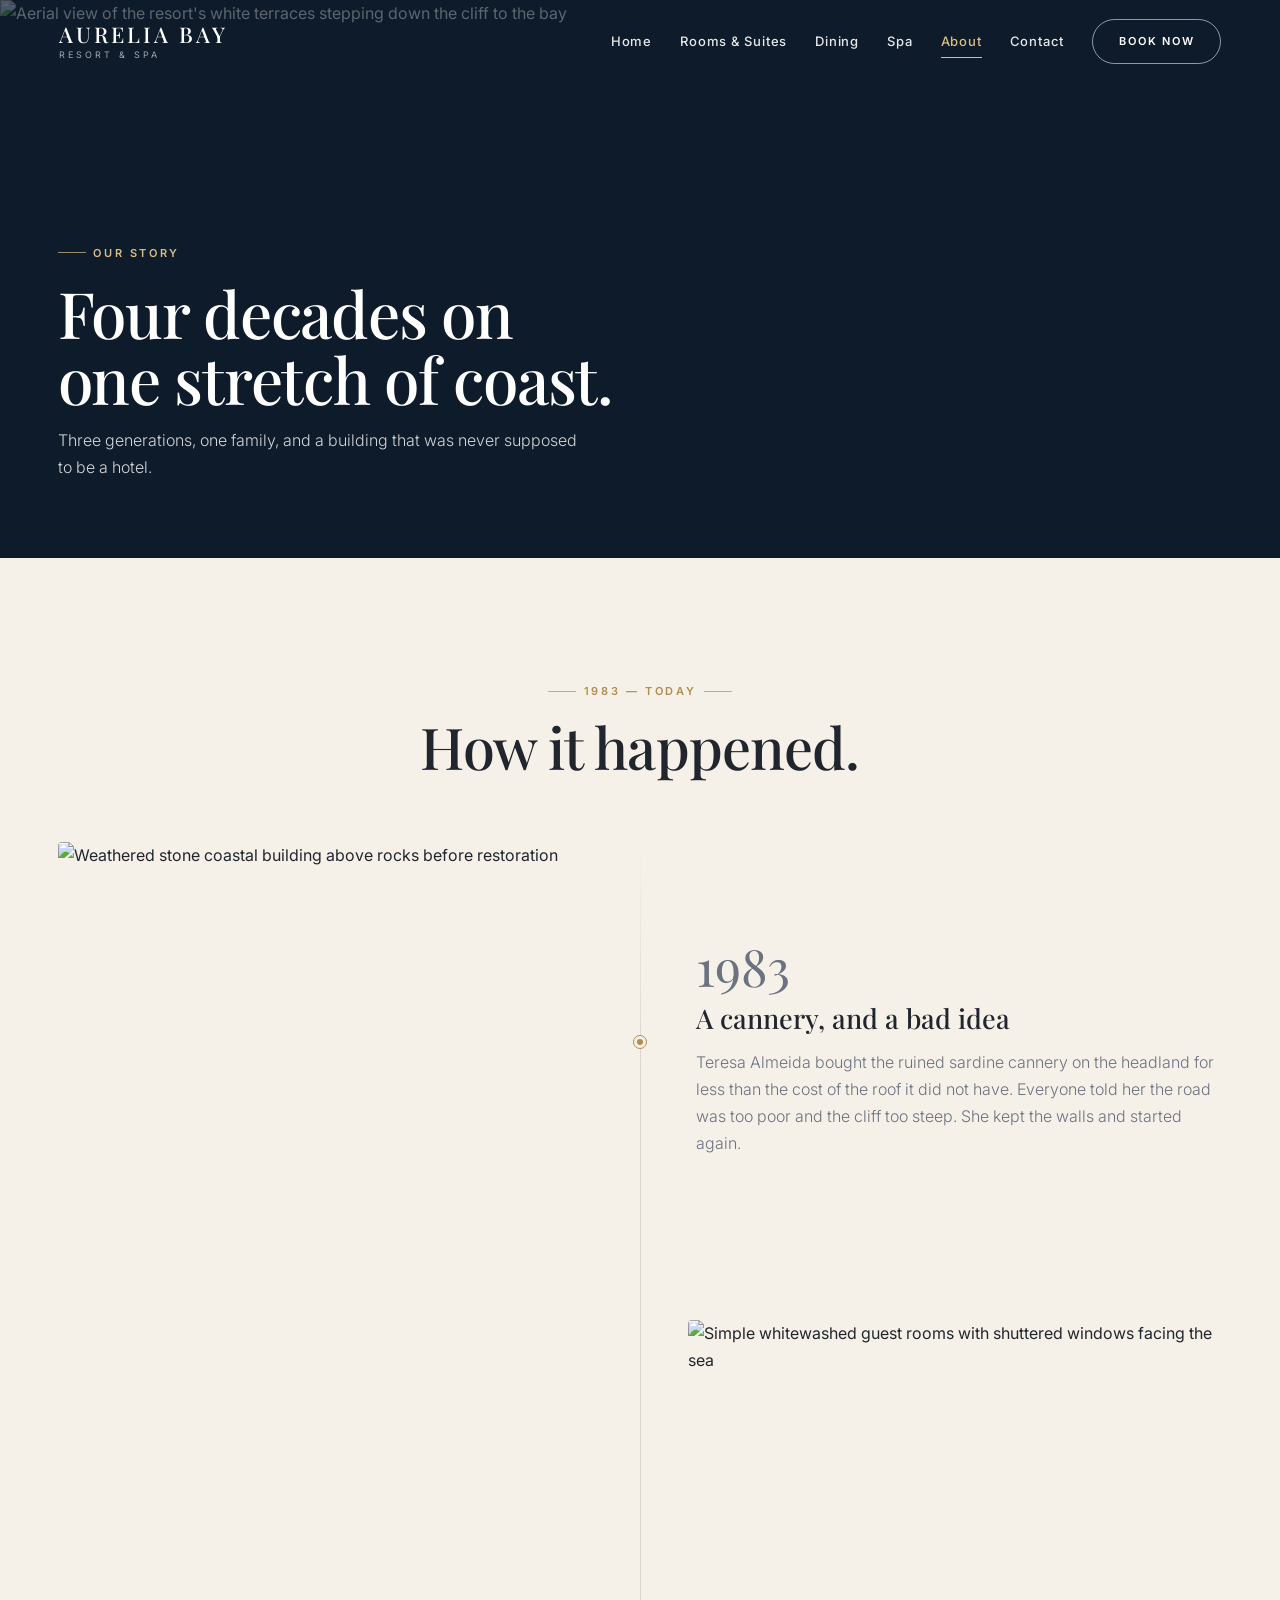
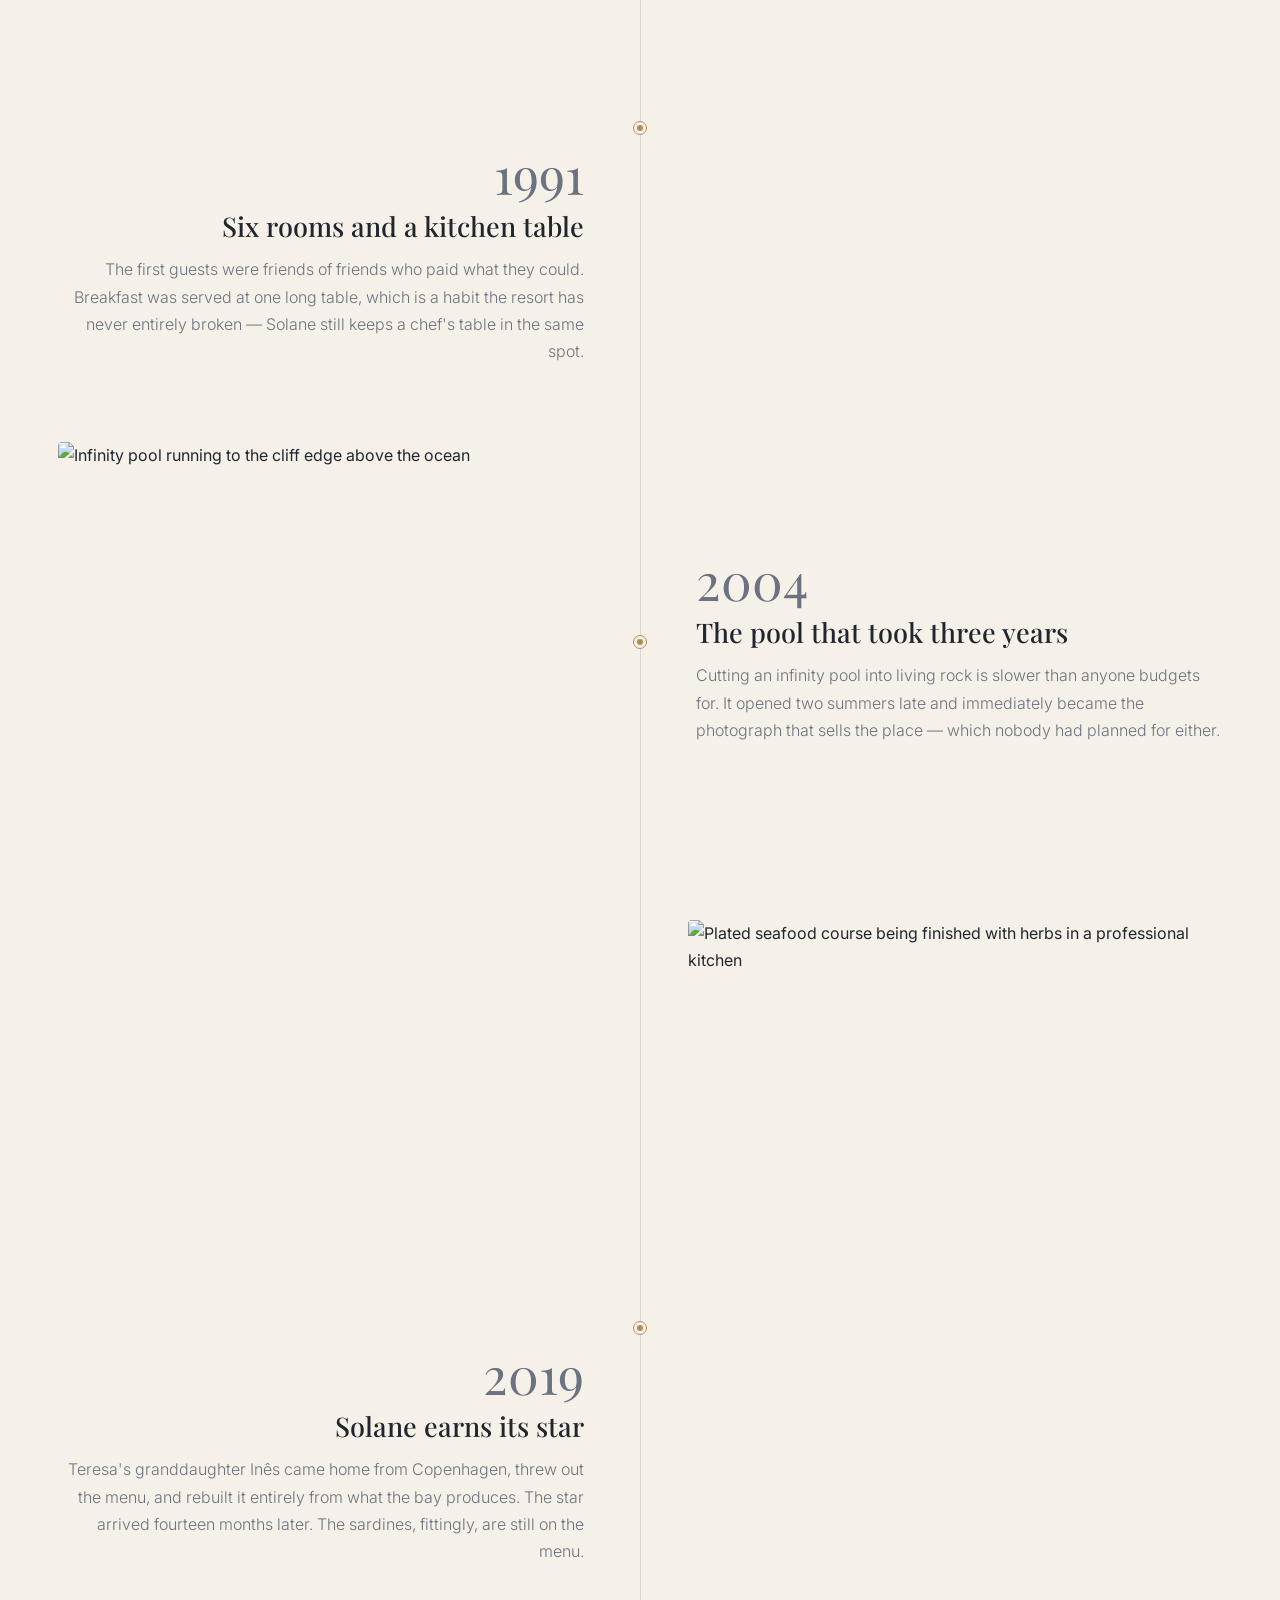
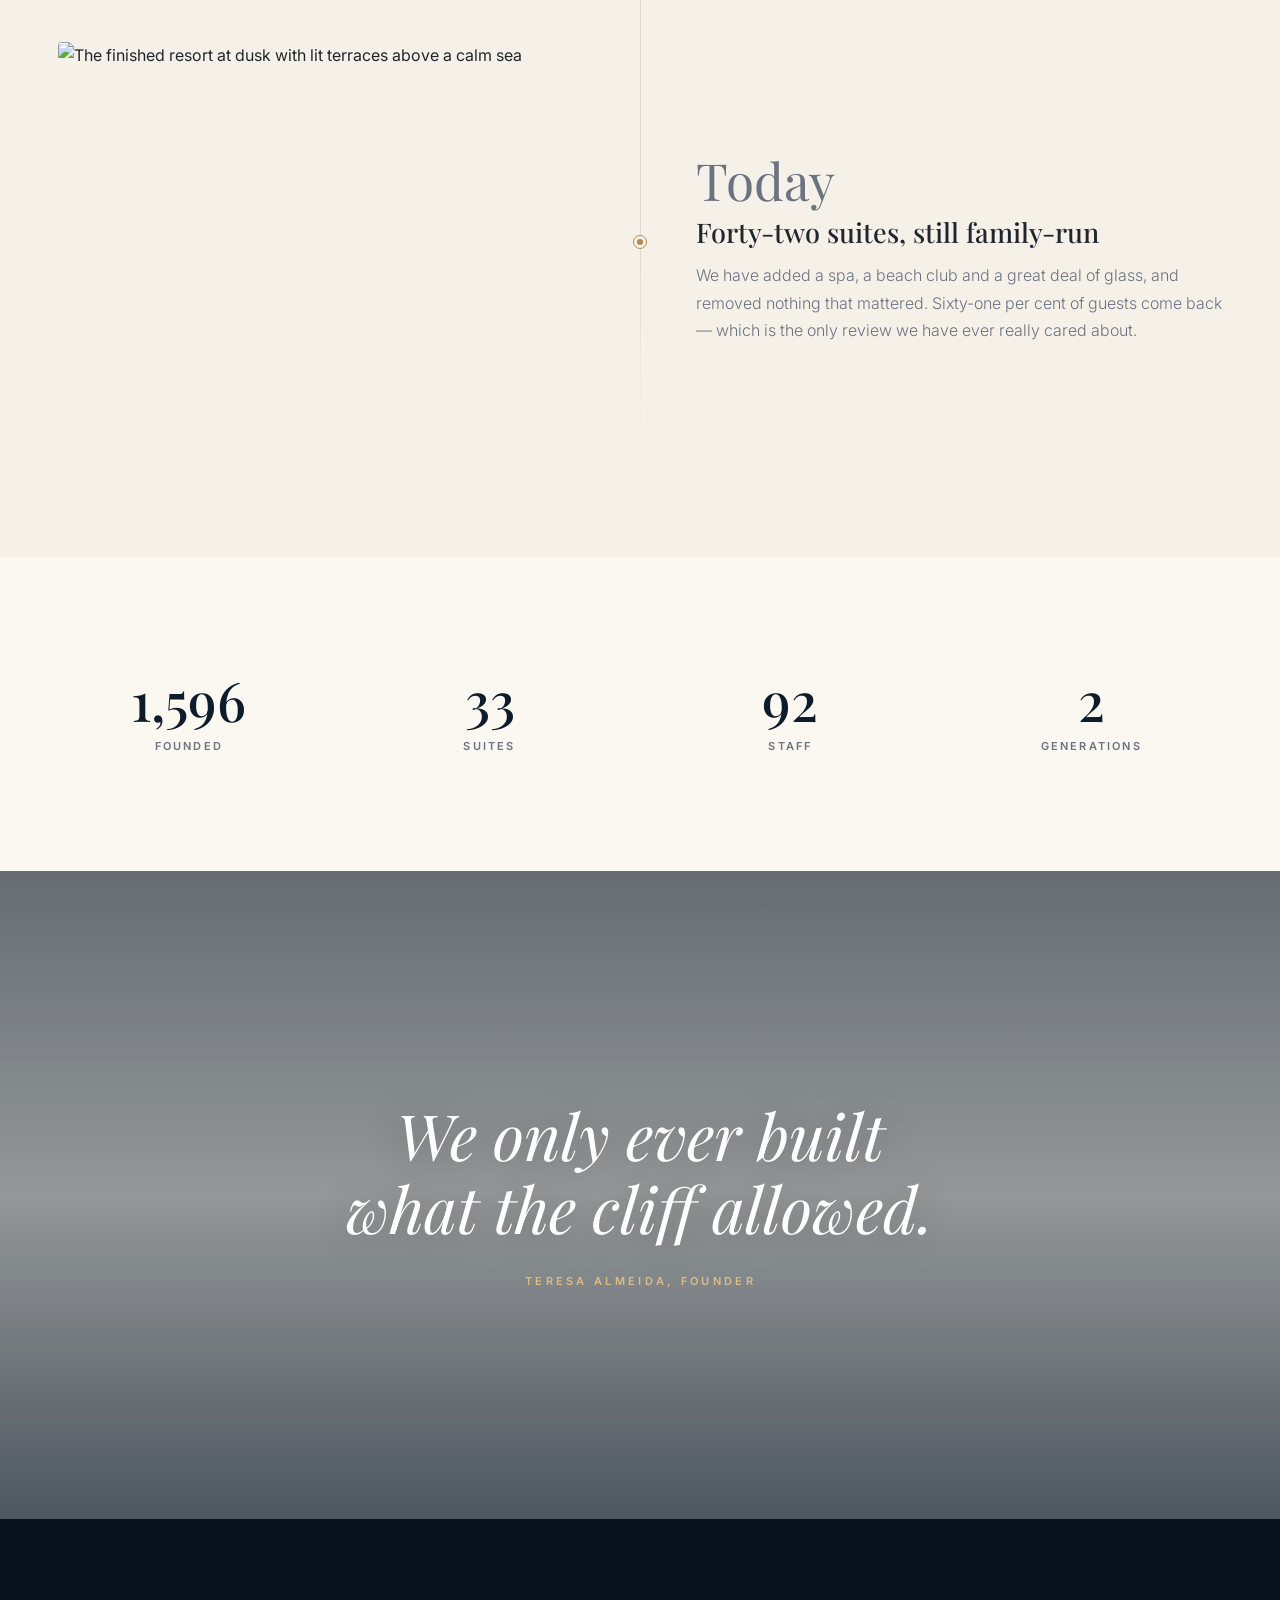
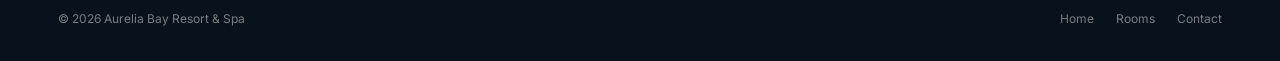
==== about.html @ 39052959 "feat: initial website build" ====
<!DOCTYPE html>
<html lang="en">
<head>
<meta charset="UTF-8">
<meta name="viewport" content="width=device-width, initial-scale=1">
<title>Our Story — Aurelia Bay</title>
<meta name="description" content="From a ruined sardine cannery to a forty-two suite resort. Four decades on one stretch of coast.">
<meta name="theme-color" content="#0d1b2a">
<link rel="preconnect" href="https://images.unsplash.com" crossorigin>
<link rel="stylesheet" href="styles.css">
</head>
<body>
<a class="skip-link" href="#main">Skip to content</a>

<header class="header">
  <div class="header__inner">
    <a class="header__brand" href="index.html" aria-label="Aurelia Bay — home">
      <span class="header__brand-name">Aurelia Bay</span>
      <span class="header__brand-sub">Resort &amp; Spa</span>
    </a>
    <button class="header__toggle" type="button" aria-label="Open menu" aria-expanded="false" aria-controls="primary-nav"><span></span><span></span><span></span></button>
    <nav class="header__nav" id="primary-nav" aria-label="Primary">
      <a class="header__link" href="index.html">Home</a>
      <a class="header__link" href="rooms.html">Rooms &amp; Suites</a>
      <a class="header__link" href="index.html#dining">Dining</a>
      <a class="header__link" href="index.html#spa">Spa</a>
      <a class="header__link" href="about.html" aria-current="page">About</a>
      <a class="header__link" href="contact.html">Contact</a>
      <a class="header__cta" href="booking.html">Book Now</a>
    </nav>
  </div>
</header>

<main id="main">

<section class="pagehero">
  <div class="pagehero__media">
    <img src="https://images.unsplash.com/photo-1540541338287-41700207dee6?auto=format&fit=crop&w=1920&q=80"
         sizes="100vw" fetchpriority="high"
         alt="Aerial view of the resort's white terraces stepping down the cliff to the bay">
  </div>
  <div class="pagehero__overlay" aria-hidden="true"></div>
  <div class="wrap">
    <span class="eyebrow eyebrow--light">Our Story</span>
    <h1>Four decades on<br>one stretch of coast.</h1>
    <p>Three generations, one family, and a building that was never supposed to be a hotel.</p>
  </div>
</section>

<!-- ============================================================
     TIMELINE — alternating image / text blocks
     ============================================================ -->
<section class="section section--sand">
  <div class="wrap">
    <div class="section__head section__head--center" data-reveal>
      <span class="eyebrow eyebrow--center">1983 — Today</span>
      <h2>How it happened.</h2>
    </div>

    <div class="timeline">

      <article class="tl" data-reveal>
        <figure class="tl__media">
          <img loading="lazy" decoding="async" width="900" height="675"
            src="https://images.unsplash.com/photo-1512917774080-9991f1c4c750?auto=format&fit=crop&w=900&q=80"
            sizes="(max-width:920px) 100vw, 42vw"
            alt="Weathered stone coastal building above rocks before restoration">
        </figure>
        <span class="tl__node" aria-hidden="true"></span>
        <div class="tl__body">
          <p class="tl__year">1983</p>
          <h3>A cannery, and a bad idea</h3>
          <p>Teresa Almeida bought the ruined sardine cannery on the headland for less than the
            cost of the roof it did not have. Everyone told her the road was too poor and the
            cliff too steep. She kept the walls and started again.</p>
        </div>
      </article>

      <article class="tl tl--flip" data-reveal>
        <figure class="tl__media">
          <img loading="lazy" decoding="async" width="900" height="675"
            src="https://images.unsplash.com/photo-1537655780520-1e392ead81f2?auto=format&fit=crop&w=900&q=80"
            sizes="(max-width:920px) 100vw, 42vw"
            alt="Simple whitewashed guest rooms with shuttered windows facing the sea">
        </figure>
        <span class="tl__node" aria-hidden="true"></span>
        <div class="tl__body">
          <p class="tl__year">1991</p>
          <h3>Six rooms and a kitchen table</h3>
          <p>The first guests were friends of friends who paid what they could. Breakfast was
            served at one long table, which is a habit the resort has never entirely broken —
            Solane still keeps a chef's table in the same spot.</p>
        </div>
      </article>

      <article class="tl" data-reveal>
        <figure class="tl__media">
          <img loading="lazy" decoding="async" width="900" height="675"
            src="https://images.unsplash.com/photo-1571003123894-1f0594d2b5d9?auto=format&fit=crop&w=900&q=80"
            sizes="(max-width:920px) 100vw, 42vw"
            alt="Infinity pool running to the cliff edge above the ocean">
        </figure>
        <span class="tl__node" aria-hidden="true"></span>
        <div class="tl__body">
          <p class="tl__year">2004</p>
          <h3>The pool that took three years</h3>
          <p>Cutting an infinity pool into living rock is slower than anyone budgets for. It
            opened two summers late and immediately became the photograph that sells the place —
            which nobody had planned for either.</p>
        </div>
      </article>

      <article class="tl tl--flip" data-reveal>
        <figure class="tl__media">
          <img loading="lazy" decoding="async" width="900" height="675"
            src="https://images.unsplash.com/photo-1546069901-ba9599a7e63c?auto=format&fit=crop&w=900&q=80"
            sizes="(max-width:920px) 100vw, 42vw"
            alt="Plated seafood course being finished with herbs in a professional kitchen">
        </figure>
        <span class="tl__node" aria-hidden="true"></span>
        <div class="tl__body">
          <p class="tl__year">2019</p>
          <h3>Solane earns its star</h3>
          <p>Teresa's granddaughter Inês came home from Copenhagen, threw out the menu, and
            rebuilt it entirely from what the bay produces. The star arrived fourteen months
            later. The sardines, fittingly, are still on the menu.</p>
        </div>
      </article>

      <article class="tl" data-reveal>
        <figure class="tl__media">
          <img loading="lazy" decoding="async" width="900" height="675"
            src="https://images.unsplash.com/photo-1566073771259-6a8506099945?auto=format&fit=crop&w=900&q=80"
            sizes="(max-width:920px) 100vw, 42vw"
            alt="The finished resort at dusk with lit terraces above a calm sea">
        </figure>
        <span class="tl__node" aria-hidden="true"></span>
        <div class="tl__body">
          <p class="tl__year">Today</p>
          <h3>Forty-two suites, still family-run</h3>
          <p>We have added a spa, a beach club and a great deal of glass, and removed nothing
            that mattered. Sixty-one per cent of guests come back — which is the only review
            we have ever really cared about.</p>
        </div>
      </article>

    </div>
  </div>
</section>

<section class="section section--cream">
  <div class="wrap stats" data-reveal>
    <div class="stat"><b data-count="1983">1983</b><span>Founded</span></div>
    <div class="stat"><b data-count="42">42</b><span>Suites</span></div>
    <div class="stat"><b data-count="118">118</b><span>Staff</span></div>
    <div class="stat"><b data-count="3">3</b><span>Generations</span></div>
  </div>
</section>

<section class="parallax" aria-label="Our promise">
  <div class="parallax__media" data-parallax="0.3">
    <img loading="lazy" src="https://images.unsplash.com/photo-1507525428034-b723cf961d3e?auto=format&fit=crop&w=2000&q=80"
         alt="Empty white sand beach with clear turquoise water at the foot of the cliffs">
  </div>
  <div class="parallax__overlay" aria-hidden="true"></div>
  <div class="wrap">
    <blockquote class="parallax__quote" data-reveal>We only ever built what the cliff allowed.</blockquote>
    <p class="parallax__attrib" data-reveal data-reveal-delay="1">Teresa Almeida, Founder</p>
  </div>
</section>

</main>

<footer class="footer">
  <div class="wrap footer__bottom" style="border-top:0;margin-top:0">
    <span>© <span data-year>2026</span> Aurelia Bay Resort &amp; Spa</span>
    <nav aria-label="Legal"><a href="index.html">Home</a><a href="rooms.html">Rooms</a><a href="contact.html">Contact</a></nav>
  </div>
</footer>

<script src="js/main.js" defer></script>
</body>
</html>
---- styles.css ----
/* ============================================================
   AURELIA BAY — master stylesheet
   Edit the partial that matches what you are changing.

   css/tokens.css    colour, type scale, spacing, motion tokens
   css/base.css      reset, typography, buttons, utils, reveal
   css/header.css    fixed nav + mobile panel
   css/hero.css      full-viewport hero + booking bar + page heroes
   css/sections.css  homepage visual sections (carousel → finale)
   css/footer.css    footer, newsletter, concierge button
   css/pages.css     inner pages, forms, lightbox

   PERF NOTE: @import chains a request per file. A production build
   would concatenate + minify these into one hashed asset, inline the
   above-the-fold "critical CSS" (tokens, base, header, hero) in
   <head>, and defer the rest with rel="preload" → onload.
   ============================================================ */
@import url('css/tokens.css');
@import url('css/base.css');
@import url('css/header.css');
@import url('css/hero.css');
@import url('css/sections.css');
@import url('css/footer.css');
@import url('css/pages.css');
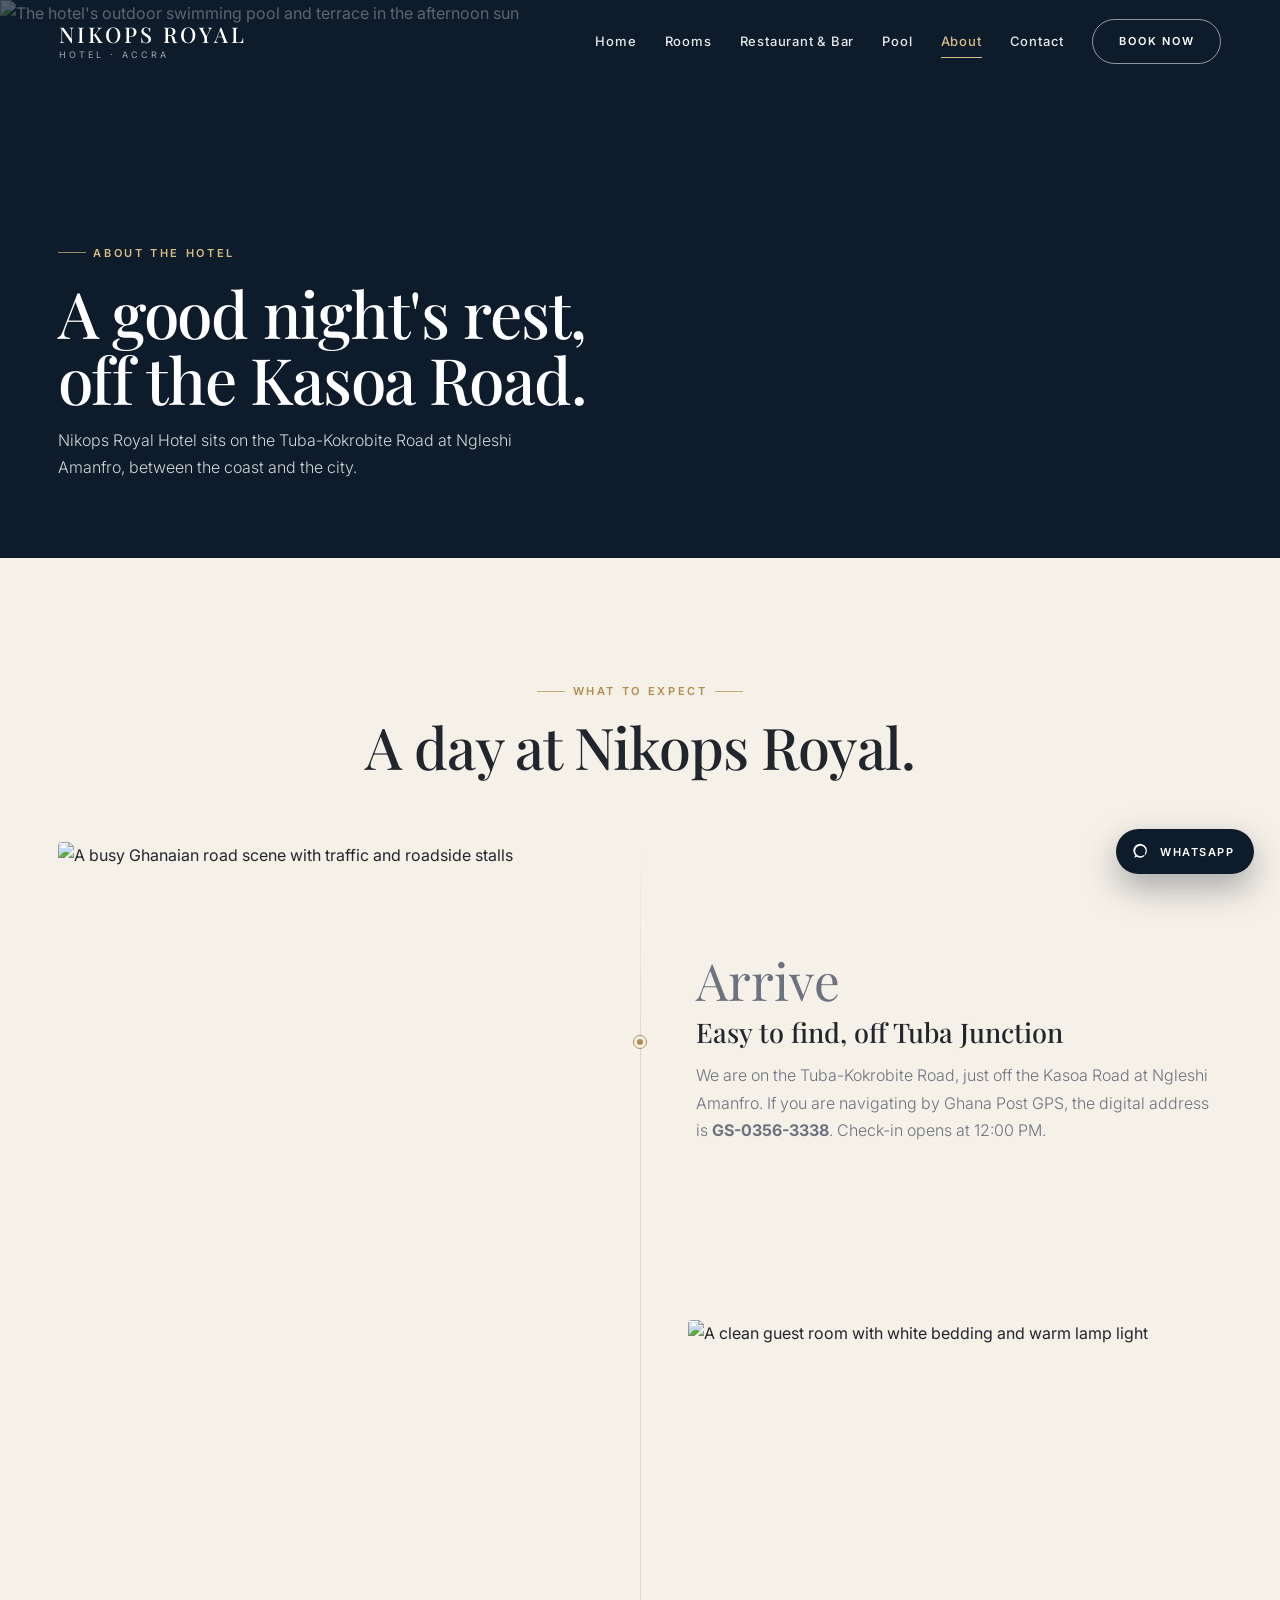
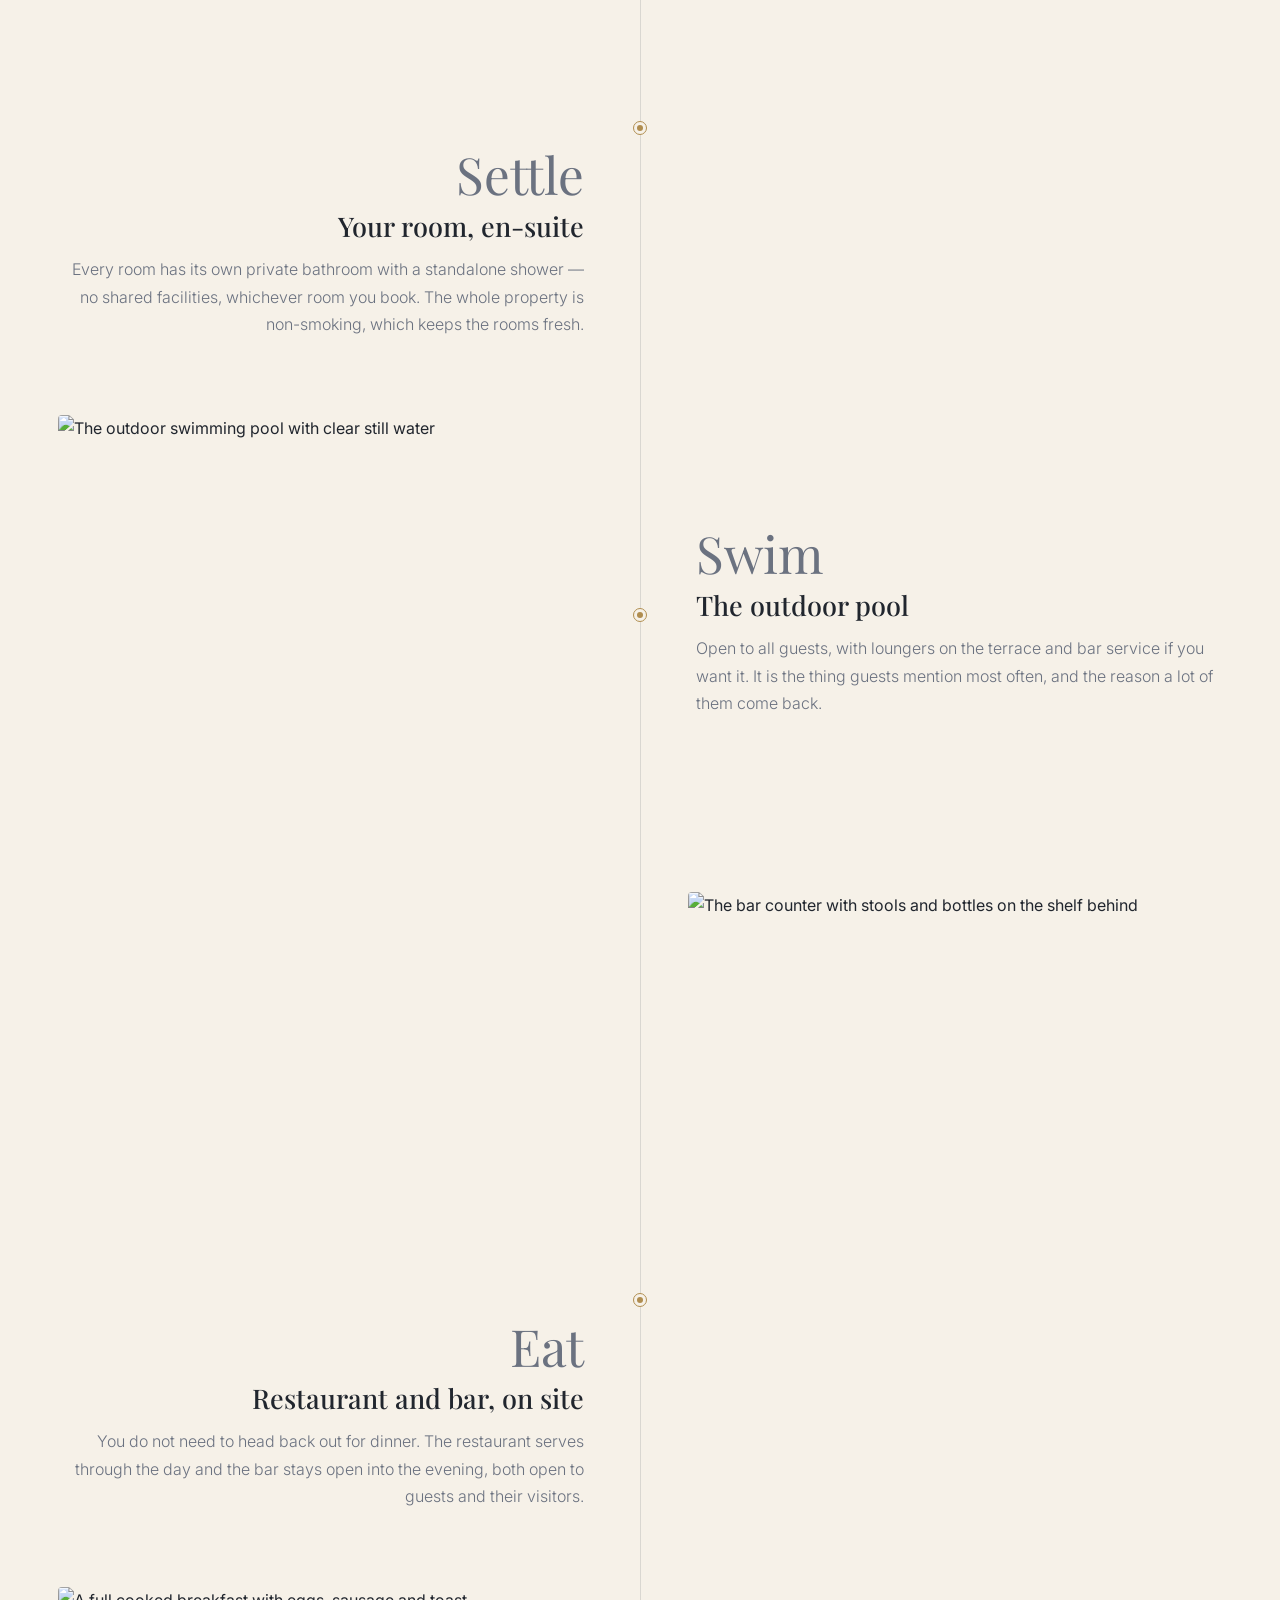
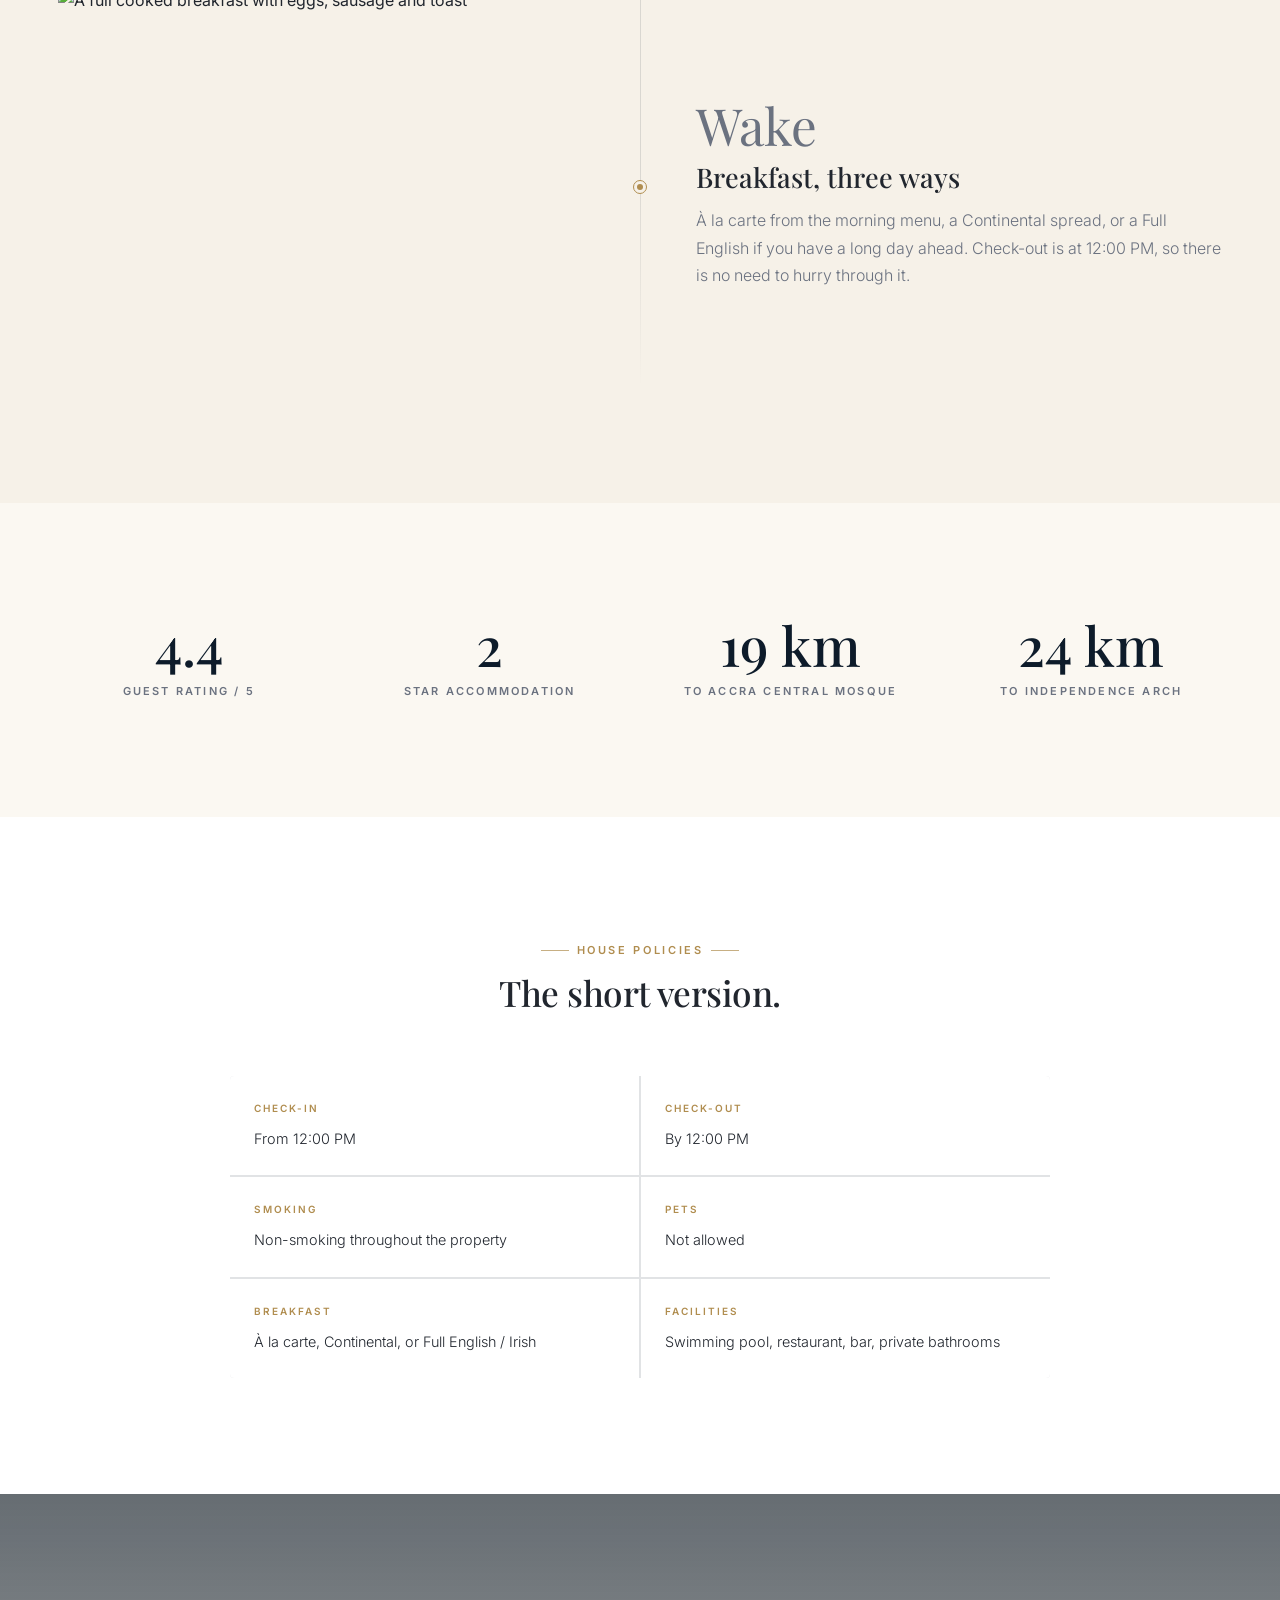
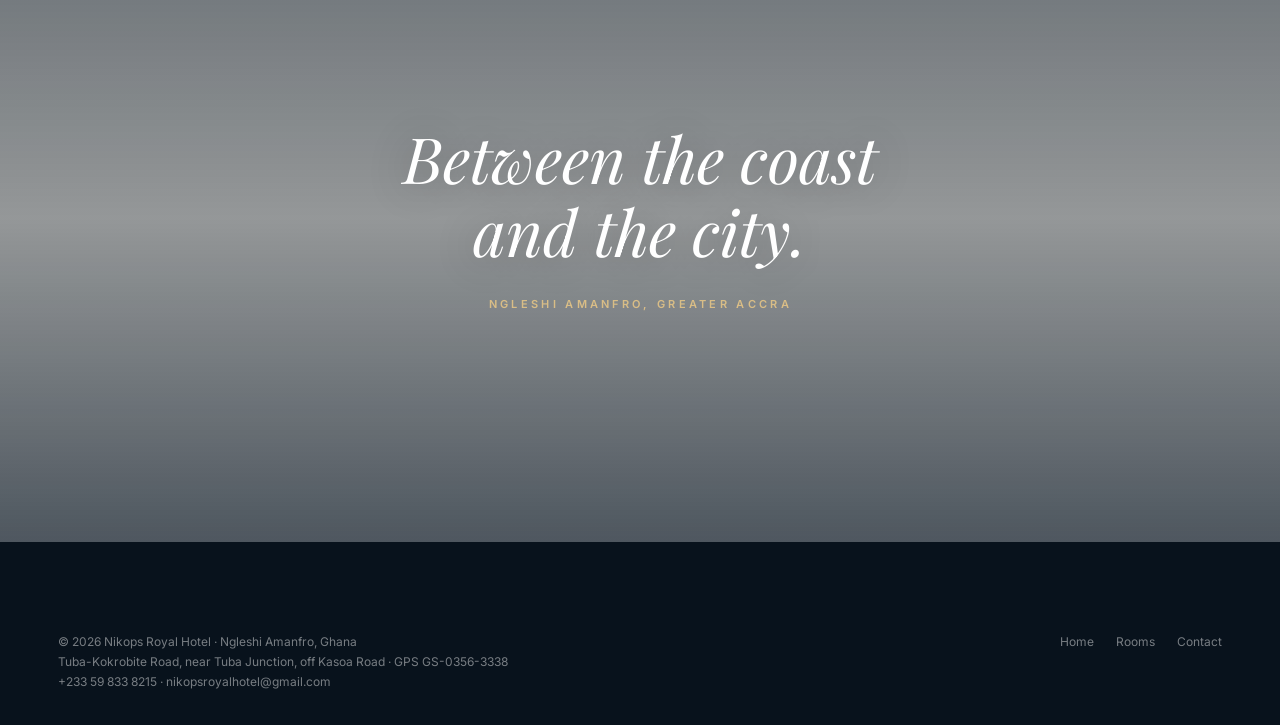
==== commit a7dedc06: "feat(hero): replace placeholder images with actual hotel images" ====
--- a/about.html
+++ b/about.html
@@ -3,8 +3,8 @@
 <head>
 <meta charset="UTF-8">
 <meta name="viewport" content="width=device-width, initial-scale=1">
-<title>Our Story — Aurelia Bay</title>
-<meta name="description" content="From a ruined sardine cannery to a forty-two suite resort. Four decades on one stretch of coast.">
+<title>About the Hotel — Nikops Royal Hotel, Accra</title>
+<meta name="description" content="Nikops Royal Hotel on the Tuba-Kokrobite Road, Ngleshi Amanfro, Greater Accra. En-suite rooms, outdoor pool, restaurant and bar, rated 4.6/5 by guests.">
 <meta name="theme-color" content="#0d1b2a">
 <link rel="preconnect" href="https://images.unsplash.com" crossorigin>
 <link rel="stylesheet" href="styles.css">
@@ -14,16 +14,16 @@
 
 <header class="header">
   <div class="header__inner">
-    <a class="header__brand" href="index.html" aria-label="Aurelia Bay — home">
-      <span class="header__brand-name">Aurelia Bay</span>
-      <span class="header__brand-sub">Resort &amp; Spa</span>
+    <a class="header__brand" href="index.html" aria-label="Nikops Royal Hotel — home">
+      <span class="header__brand-name">Nikops Royal</span>
+      <span class="header__brand-sub">Hotel · Accra</span>
     </a>
     <button class="header__toggle" type="button" aria-label="Open menu" aria-expanded="false" aria-controls="primary-nav"><span></span><span></span><span></span></button>
     <nav class="header__nav" id="primary-nav" aria-label="Primary">
       <a class="header__link" href="index.html">Home</a>
-      <a class="header__link" href="rooms.html">Rooms &amp; Suites</a>
-      <a class="header__link" href="index.html#dining">Dining</a>
-      <a class="header__link" href="index.html#spa">Spa</a>
+      <a class="header__link" href="rooms.html">Rooms</a>
+      <a class="header__link" href="index.html#dining">Restaurant &amp; Bar</a>
+      <a class="header__link" href="index.html#pool">Pool</a>
       <a class="header__link" href="about.html" aria-current="page">About</a>
       <a class="header__link" href="contact.html">Contact</a>
       <a class="header__cta" href="booking.html">Book Now</a>
@@ -35,26 +35,28 @@
 
 <section class="pagehero">
   <div class="pagehero__media">
-    <img src="https://images.unsplash.com/photo-1540541338287-41700207dee6?auto=format&fit=crop&w=1920&q=80"
+    <img src="https://images.unsplash.com/photo-1571896349842-33c89424de2d?auto=format&fit=crop&w=1920&q=80"
          sizes="100vw" fetchpriority="high"
-         alt="Aerial view of the resort's white terraces stepping down the cliff to the bay">
+         alt="The hotel's outdoor swimming pool and terrace in the afternoon sun">
   </div>
   <div class="pagehero__overlay" aria-hidden="true"></div>
   <div class="wrap">
-    <span class="eyebrow eyebrow--light">Our Story</span>
-    <h1>Four decades on<br>one stretch of coast.</h1>
-    <p>Three generations, one family, and a building that was never supposed to be a hotel.</p>
+    <span class="eyebrow eyebrow--light">About the Hotel</span>
+    <h1>A good night's rest,<br>off the Kasoa Road.</h1>
+    <p>Nikops Royal Hotel sits on the Tuba-Kokrobite Road at Ngleshi Amanfro, between
+      the coast and the city.</p>
   </div>
 </section>
 
 <!-- ============================================================
-     TIMELINE — alternating image / text blocks
+     WHAT WE OFFER — timeline of the guest's day, alternating
+     image/text blocks. Every claim here is a verified amenity.
      ============================================================ -->
 <section class="section section--sand">
   <div class="wrap">
     <div class="section__head section__head--center" data-reveal>
-      <span class="eyebrow eyebrow--center">1983 — Today</span>
-      <h2>How it happened.</h2>
+      <span class="eyebrow eyebrow--center">What to expect</span>
+      <h2>A day at Nikops Royal.</h2>
     </div>
 
     <div class="timeline">
@@ -62,34 +64,34 @@
       <article class="tl" data-reveal>
         <figure class="tl__media">
           <img loading="lazy" decoding="async" width="900" height="675"
-            src="https://images.unsplash.com/photo-1512917774080-9991f1c4c750?auto=format&fit=crop&w=900&q=80"
-            sizes="(max-width:920px) 100vw, 42vw"
-            alt="Weathered stone coastal building above rocks before restoration">
-        </figure>
-        <span class="tl__node" aria-hidden="true"></span>
-        <div class="tl__body">
-          <p class="tl__year">1983</p>
-          <h3>A cannery, and a bad idea</h3>
-          <p>Teresa Almeida bought the ruined sardine cannery on the headland for less than the
-            cost of the roof it did not have. Everyone told her the road was too poor and the
-            cliff too steep. She kept the walls and started again.</p>
+            src="https://images.unsplash.com/photo-1590846406792-0adc7f938f1d?auto=format&fit=crop&w=900&q=80"
+            sizes="(max-width:920px) 100vw, 42vw"
+            alt="A busy Ghanaian road scene with traffic and roadside stalls">
+        </figure>
+        <span class="tl__node" aria-hidden="true"></span>
+        <div class="tl__body">
+          <p class="tl__year">Arrive</p>
+          <h3>Easy to find, off Tuba Junction</h3>
+          <p>We are on the Tuba-Kokrobite Road, just off the Kasoa Road at Ngleshi Amanfro.
+            If you are navigating by Ghana Post GPS, the digital address is
+            <strong>GS-0356-3338</strong>. Check-in opens at 12:00 PM.</p>
         </div>
       </article>
 
       <article class="tl tl--flip" data-reveal>
         <figure class="tl__media">
           <img loading="lazy" decoding="async" width="900" height="675"
-            src="https://images.unsplash.com/photo-1537655780520-1e392ead81f2?auto=format&fit=crop&w=900&q=80"
-            sizes="(max-width:920px) 100vw, 42vw"
-            alt="Simple whitewashed guest rooms with shuttered windows facing the sea">
-        </figure>
-        <span class="tl__node" aria-hidden="true"></span>
-        <div class="tl__body">
-          <p class="tl__year">1991</p>
-          <h3>Six rooms and a kitchen table</h3>
-          <p>The first guests were friends of friends who paid what they could. Breakfast was
-            served at one long table, which is a habit the resort has never entirely broken —
-            Solane still keeps a chef's table in the same spot.</p>
+            src="https://images.unsplash.com/photo-1590490360182-c33d57733427?auto=format&fit=crop&w=900&q=80"
+            sizes="(max-width:920px) 100vw, 42vw"
+            alt="A clean guest room with white bedding and warm lamp light">
+        </figure>
+        <span class="tl__node" aria-hidden="true"></span>
+        <div class="tl__body">
+          <p class="tl__year">Settle</p>
+          <h3>Your room, en-suite</h3>
+          <p>Every room has its own private bathroom with a standalone shower — no shared
+            facilities, whichever room you book. The whole property is non-smoking, which
+            keeps the rooms fresh.</p>
         </div>
       </article>
 
@@ -98,86 +100,114 @@
           <img loading="lazy" decoding="async" width="900" height="675"
             src="https://images.unsplash.com/photo-1571003123894-1f0594d2b5d9?auto=format&fit=crop&w=900&q=80"
             sizes="(max-width:920px) 100vw, 42vw"
-            alt="Infinity pool running to the cliff edge above the ocean">
-        </figure>
-        <span class="tl__node" aria-hidden="true"></span>
-        <div class="tl__body">
-          <p class="tl__year">2004</p>
-          <h3>The pool that took three years</h3>
-          <p>Cutting an infinity pool into living rock is slower than anyone budgets for. It
-            opened two summers late and immediately became the photograph that sells the place —
-            which nobody had planned for either.</p>
+            alt="The outdoor swimming pool with clear still water">
+        </figure>
+        <span class="tl__node" aria-hidden="true"></span>
+        <div class="tl__body">
+          <p class="tl__year">Swim</p>
+          <h3>The outdoor pool</h3>
+          <p>Open to all guests, with loungers on the terrace and bar service if you want
+            it. It is the thing guests mention most often, and the reason a lot of them
+            come back.</p>
         </div>
       </article>
 
       <article class="tl tl--flip" data-reveal>
         <figure class="tl__media">
           <img loading="lazy" decoding="async" width="900" height="675"
-            src="https://images.unsplash.com/photo-1546069901-ba9599a7e63c?auto=format&fit=crop&w=900&q=80"
-            sizes="(max-width:920px) 100vw, 42vw"
-            alt="Plated seafood course being finished with herbs in a professional kitchen">
-        </figure>
-        <span class="tl__node" aria-hidden="true"></span>
-        <div class="tl__body">
-          <p class="tl__year">2019</p>
-          <h3>Solane earns its star</h3>
-          <p>Teresa's granddaughter Inês came home from Copenhagen, threw out the menu, and
-            rebuilt it entirely from what the bay produces. The star arrived fourteen months
-            later. The sardines, fittingly, are still on the menu.</p>
+            src="https://images.unsplash.com/photo-1552566626-52f8b828add9?auto=format&fit=crop&w=900&q=80"
+            sizes="(max-width:920px) 100vw, 42vw"
+            alt="The bar counter with stools and bottles on the shelf behind">
+        </figure>
+        <span class="tl__node" aria-hidden="true"></span>
+        <div class="tl__body">
+          <p class="tl__year">Eat</p>
+          <h3>Restaurant and bar, on site</h3>
+          <p>You do not need to head back out for dinner. The restaurant serves through the
+            day and the bar stays open into the evening, both open to guests and their
+            visitors.</p>
         </div>
       </article>
 
       <article class="tl" data-reveal>
         <figure class="tl__media">
           <img loading="lazy" decoding="async" width="900" height="675"
-            src="https://images.unsplash.com/photo-1566073771259-6a8506099945?auto=format&fit=crop&w=900&q=80"
-            sizes="(max-width:920px) 100vw, 42vw"
-            alt="The finished resort at dusk with lit terraces above a calm sea">
-        </figure>
-        <span class="tl__node" aria-hidden="true"></span>
-        <div class="tl__body">
-          <p class="tl__year">Today</p>
-          <h3>Forty-two suites, still family-run</h3>
-          <p>We have added a spa, a beach club and a great deal of glass, and removed nothing
-            that mattered. Sixty-one per cent of guests come back — which is the only review
-            we have ever really cared about.</p>
-        </div>
-      </article>
-
-    </div>
-  </div>
-</section>
-
+            src="https://images.unsplash.com/photo-1533089860892-a7c6f0a88666?auto=format&fit=crop&w=900&q=80"
+            sizes="(max-width:920px) 100vw, 42vw"
+            alt="A full cooked breakfast with eggs, sausage and toast">
+        </figure>
+        <span class="tl__node" aria-hidden="true"></span>
+        <div class="tl__body">
+          <p class="tl__year">Wake</p>
+          <h3>Breakfast, three ways</h3>
+          <p>À la carte from the morning menu, a Continental spread, or a Full English if
+            you have a long day ahead. Check-out is at 12:00 PM, so there is no need to
+            hurry through it.</p>
+        </div>
+      </article>
+
+    </div>
+  </div>
+</section>
+
+<!-- Verified facts -->
 <section class="section section--cream">
   <div class="wrap stats" data-reveal>
-    <div class="stat"><b data-count="1983">1983</b><span>Founded</span></div>
-    <div class="stat"><b data-count="42">42</b><span>Suites</span></div>
-    <div class="stat"><b data-count="118">118</b><span>Staff</span></div>
-    <div class="stat"><b data-count="3">3</b><span>Generations</span></div>
-  </div>
-</section>
-
-<section class="parallax" aria-label="Our promise">
+    <div class="stat"><b data-count="4.6">4.6</b><span>Guest rating / 5</span></div>
+    <div class="stat"><b data-count="2">2</b><span>Star accommodation</span></div>
+    <div class="stat"><b data-count="20" data-suffix=" km">20 km</b><span>To Accra Central Mosque</span></div>
+    <div class="stat"><b data-count="25" data-suffix=" km">25 km</b><span>To Independence Arch</span></div>
+  </div>
+</section>
+
+<!-- Policies at a glance — all verified -->
+<section class="section section--white">
+  <div class="wrap">
+    <div class="section__head section__head--center" data-reveal>
+      <span class="eyebrow eyebrow--center">House policies</span>
+      <h2 style="font-size:clamp(1.6rem,1.2rem + 1.6vw,2.2rem)">The short version.</h2>
+    </div>
+    <div class="infogrid" data-reveal style="max-width:820px;margin-inline:auto">
+      <div><h4>Check-in</h4><p>From 12:00 PM</p></div>
+      <div><h4>Check-out</h4><p>By 12:00 PM</p></div>
+      <div><h4>Smoking</h4><p>Non-smoking throughout the property</p></div>
+      <div><h4>Pets</h4><p>Not allowed</p></div>
+      <div><h4>Breakfast</h4><p>À la carte, Continental, or Full English / Irish</p></div>
+      <div><h4>Facilities</h4><p>Swimming pool, restaurant, bar, private bathrooms</p></div>
+    </div>
+  </div>
+</section>
+
+<section class="parallax" aria-label="Near the coast">
   <div class="parallax__media" data-parallax="0.3">
-    <img loading="lazy" src="https://images.unsplash.com/photo-1507525428034-b723cf961d3e?auto=format&fit=crop&w=2000&q=80"
-         alt="Empty white sand beach with clear turquoise water at the foot of the cliffs">
+    <img loading="lazy" src="https://images.unsplash.com/photo-1516026672322-bc52d61a55d5?auto=format&fit=crop&w=2000&q=80"
+         alt="A palm-fringed beach with surf breaking on the Ghanaian coast">
   </div>
   <div class="parallax__overlay" aria-hidden="true"></div>
   <div class="wrap">
-    <blockquote class="parallax__quote" data-reveal>We only ever built what the cliff allowed.</blockquote>
-    <p class="parallax__attrib" data-reveal data-reveal-delay="1">Teresa Almeida, Founder</p>
+    <blockquote class="parallax__quote" data-reveal>Between the coast and the city.</blockquote>
+    <p class="parallax__attrib" data-reveal data-reveal-delay="1">Ngleshi Amanfro, Greater Accra</p>
   </div>
 </section>
 
 </main>
 
 <footer class="footer">
-  <div class="wrap footer__bottom" style="border-top:0;margin-top:0">
-    <span>© <span data-year>2026</span> Aurelia Bay Resort &amp; Spa</span>
+  <div class="wrap footer__bottom" style="border-top:0;margin-top:0;align-items:flex-start">
+    <span>© <span data-year>2026</span> Nikops Royal Hotel · Ngleshi Amanfro, Ghana<br>
+      Tuba-Kokrobite Road, near Tuba Junction, off Kasoa Road · GPS GS-0356-3338<br>
+      <a href="tel:+233598338215">+233 59 833 8215</a> ·
+      <a href="mailto:nikopsroyalhotel@gmail.com">nikopsroyalhotel@gmail.com</a></span>
     <nav aria-label="Legal"><a href="index.html">Home</a><a href="rooms.html">Rooms</a><a href="contact.html">Contact</a></nav>
   </div>
 </footer>
 
+<a class="concierge" href="https://wa.me/233598338215" target="_blank" rel="noopener noreferrer">
+  <svg viewBox="0 0 24 24" aria-hidden="true"><path d="M20 11.5A8.5 8.5 0 0 1 7.4 18.7L4 20l1.4-3.3A8.5 8.5 0 1 1 20 11.5Zm-8.4 6.4c1.4 0 2.7-.4 3.8-1.1l.3-.2 2.2.6-.6-2.1.2-.3a6.6 6.6 0 1 0-2.2 2.2l.3.2c-1.1.7-2.4 1.1-3.8 1.1Z"/></svg>
+  <span>WhatsApp</span>
+</a>
+
+<script src="js/hotel-data.js" defer></script>
 <script src="js/main.js" defer></script>
 </body>
 </html>
--- a/styles.css
+++ b/styles.css
@@ -1,5 +1,5 @@
 /* ============================================================
-   AURELIA BAY — master stylesheet
+   NIKOPS ROYAL HOTEL — master stylesheet
    Edit the partial that matches what you are changing.
 
    css/tokens.css    colour, type scale, spacing, motion tokens
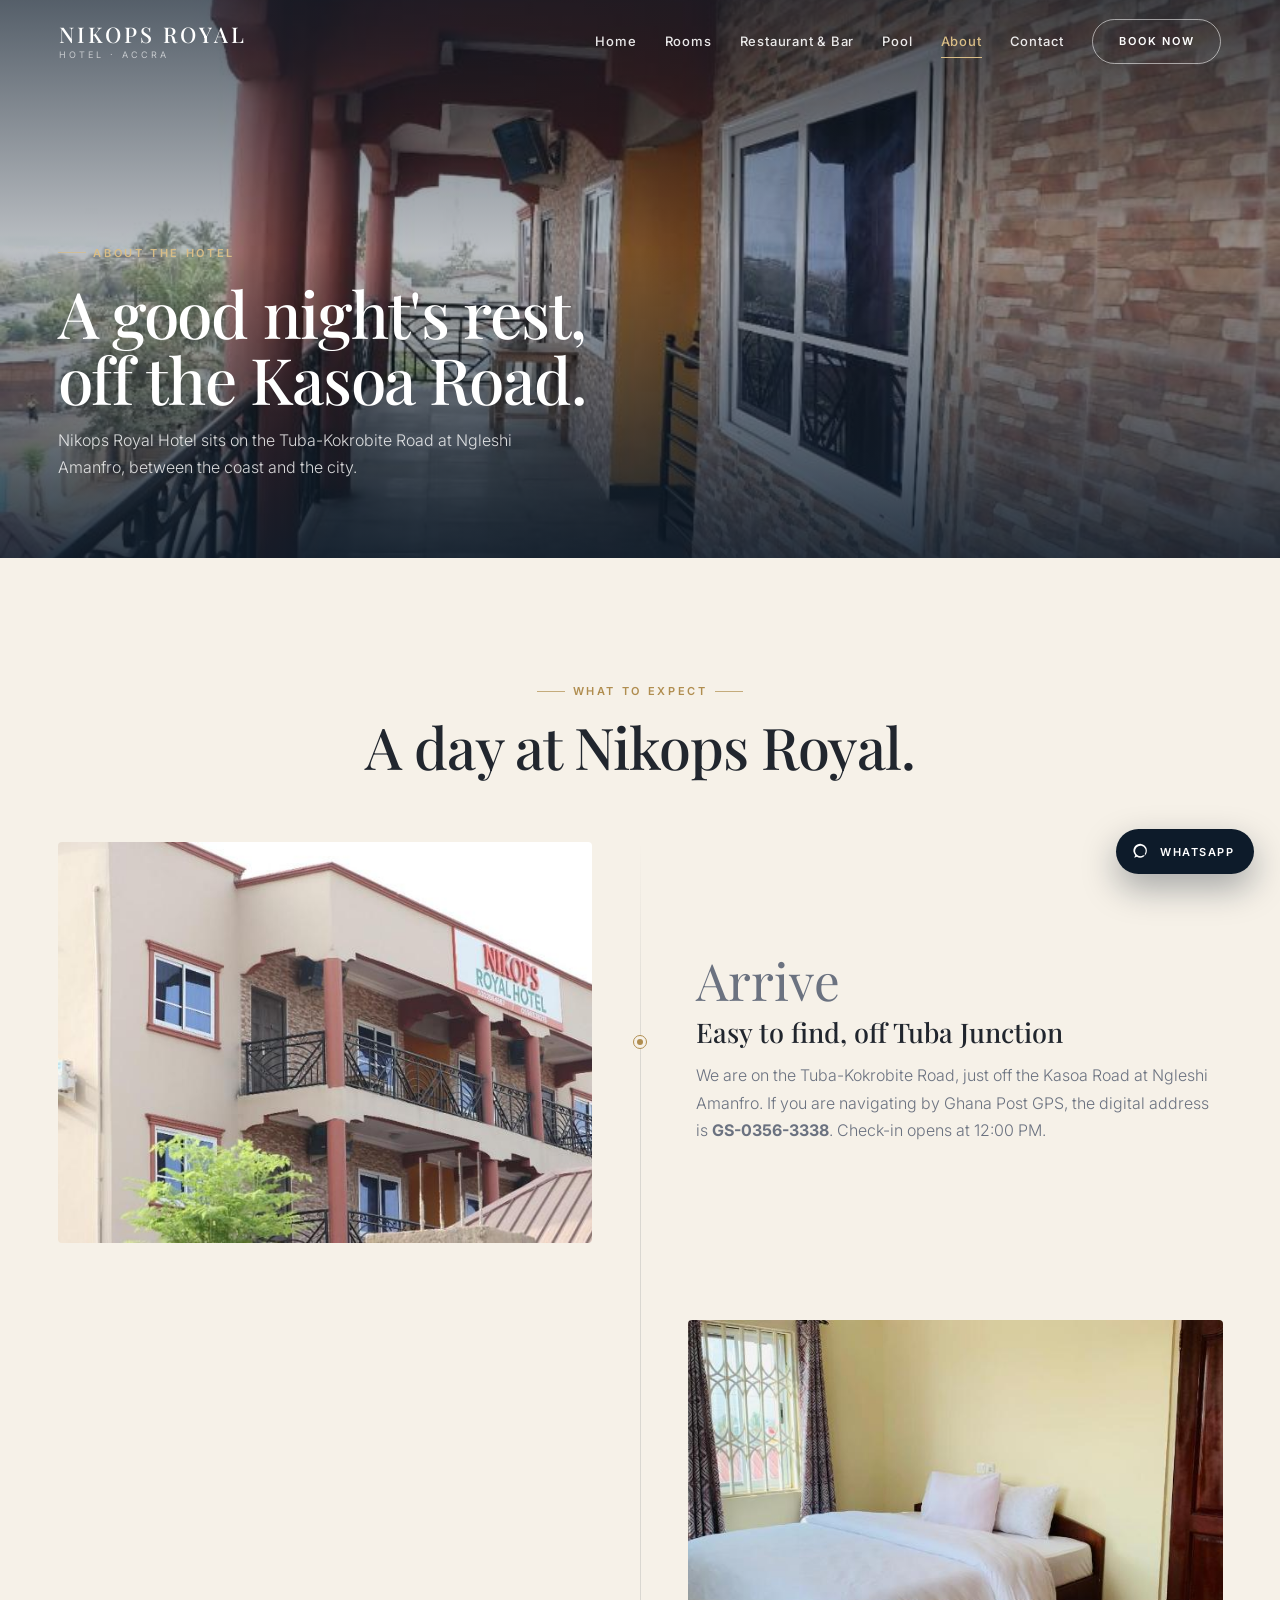
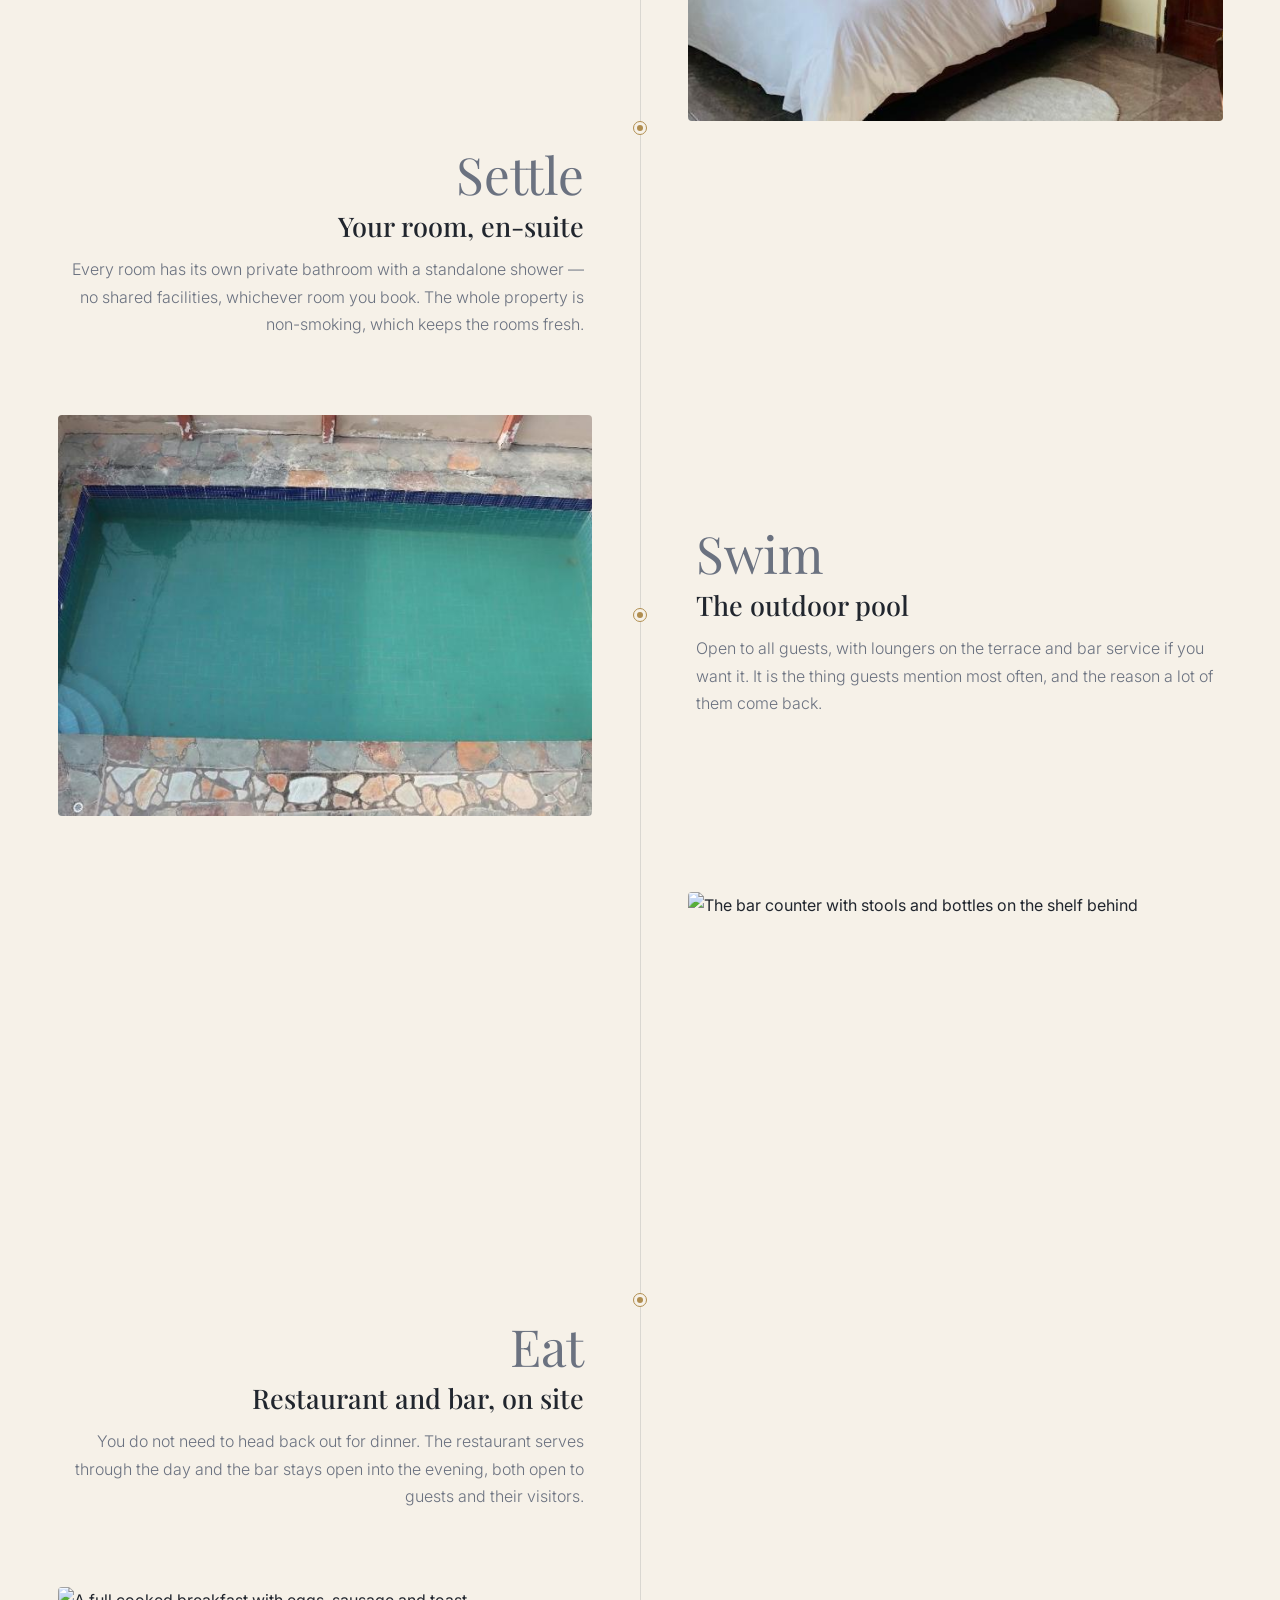
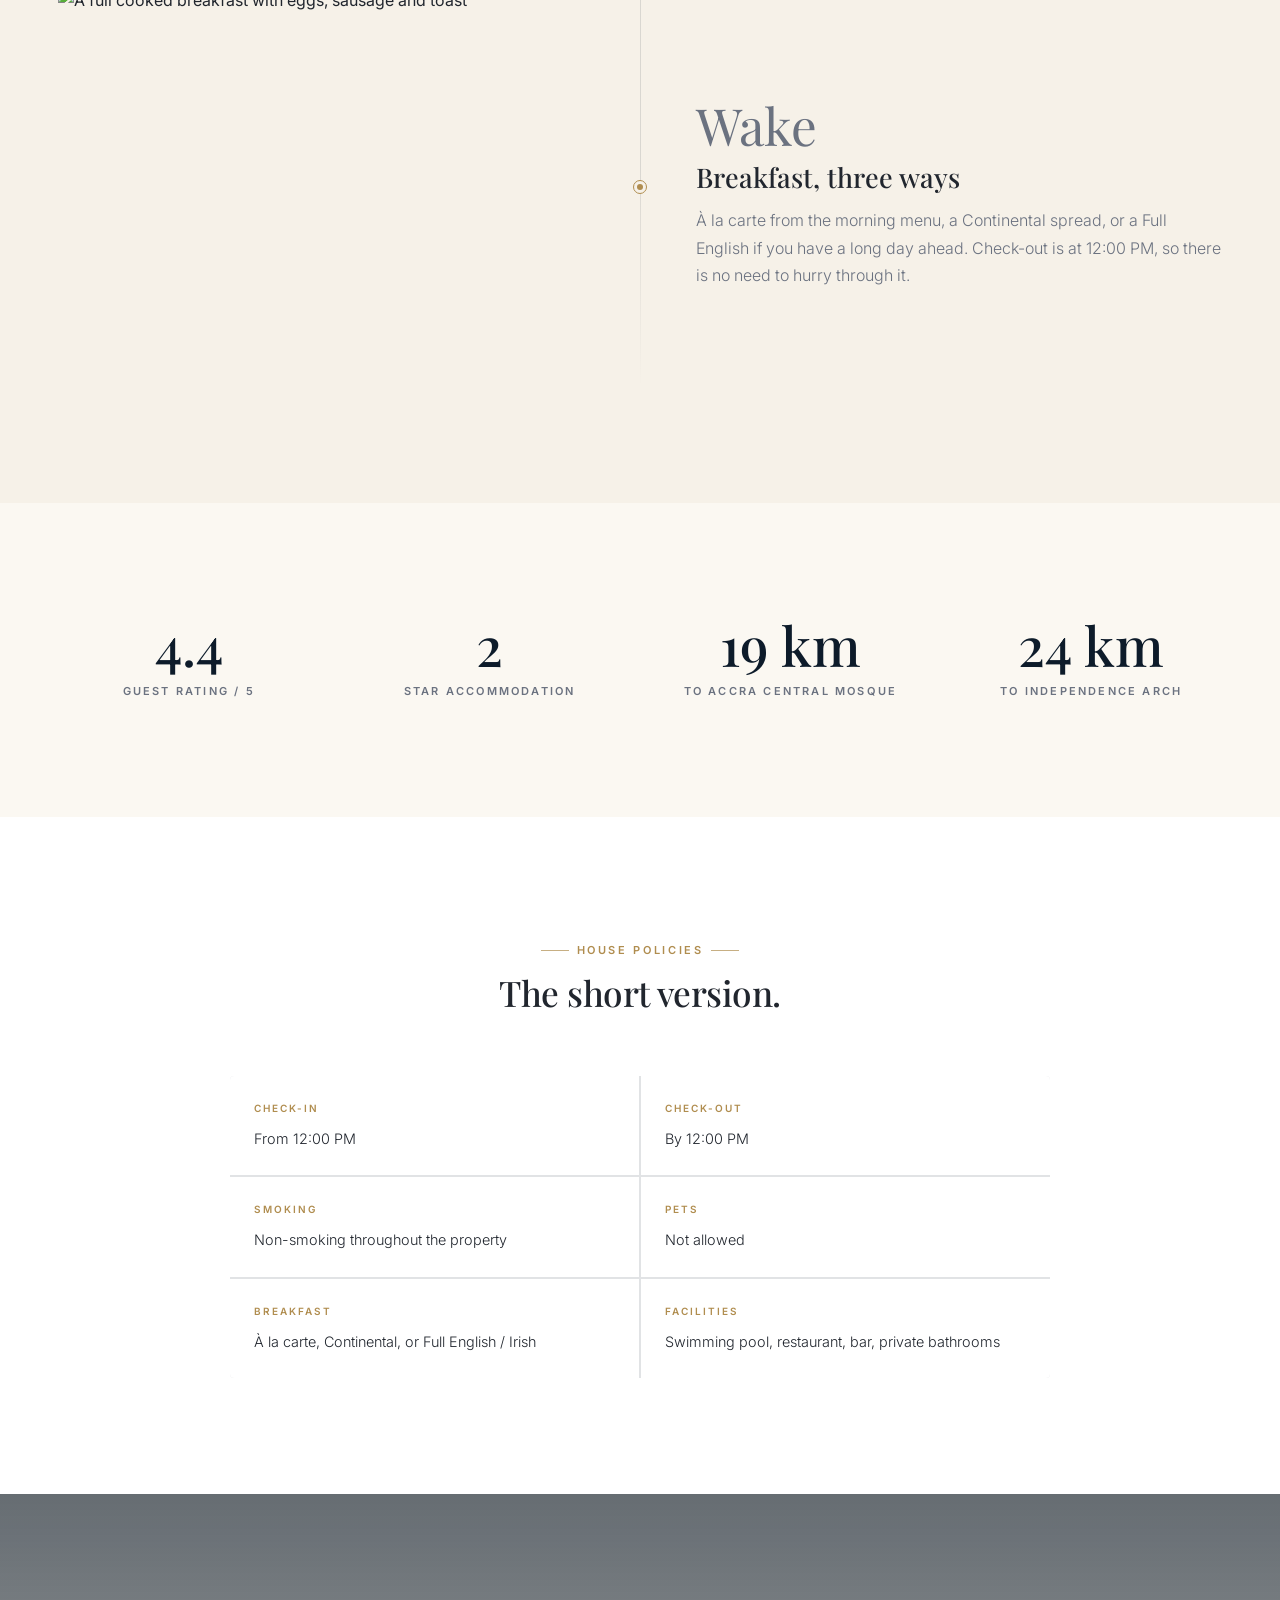
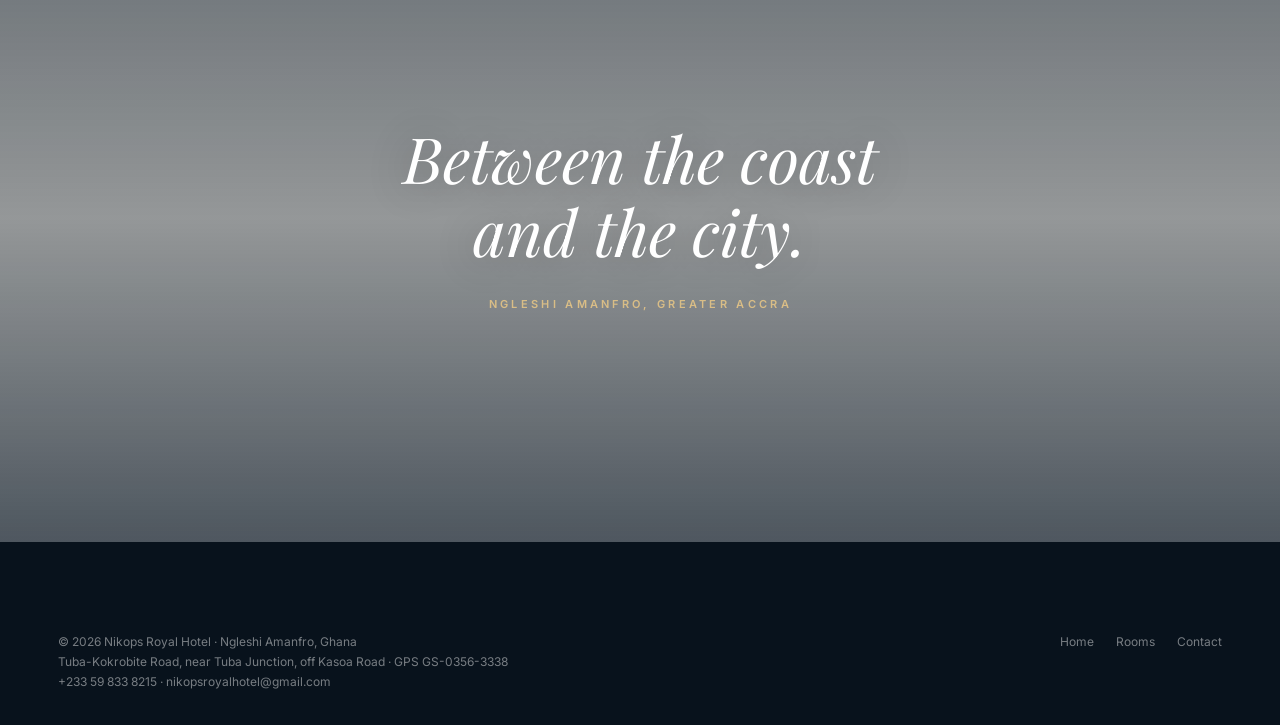
==== commit 47d092cc: "chore(image): replace placeholder images with actual hotel images" ====
--- a/about.html
+++ b/about.html
@@ -35,7 +35,7 @@
 
 <section class="pagehero">
   <div class="pagehero__media">
-    <img src="https://images.unsplash.com/photo-1571896349842-33c89424de2d?auto=format&fit=crop&w=1920&q=80"
+    <img src="./images/image.jpg"
          sizes="100vw" fetchpriority="high"
          alt="The hotel's outdoor swimming pool and terrace in the afternoon sun">
   </div>
@@ -64,7 +64,7 @@
       <article class="tl" data-reveal>
         <figure class="tl__media">
           <img loading="lazy" decoding="async" width="900" height="675"
-            src="https://images.unsplash.com/photo-1590846406792-0adc7f938f1d?auto=format&fit=crop&w=900&q=80"
+            src="./images/building.jpg"
             sizes="(max-width:920px) 100vw, 42vw"
             alt="A busy Ghanaian road scene with traffic and roadside stalls">
         </figure>
@@ -81,7 +81,7 @@
       <article class="tl tl--flip" data-reveal>
         <figure class="tl__media">
           <img loading="lazy" decoding="async" width="900" height="675"
-            src="https://images.unsplash.com/photo-1590490360182-c33d57733427?auto=format&fit=crop&w=900&q=80"
+            src="./images/room3.jpg"
             sizes="(max-width:920px) 100vw, 42vw"
             alt="A clean guest room with white bedding and warm lamp light">
         </figure>
@@ -98,7 +98,7 @@
       <article class="tl" data-reveal>
         <figure class="tl__media">
           <img loading="lazy" decoding="async" width="900" height="675"
-            src="https://images.unsplash.com/photo-1571003123894-1f0594d2b5d9?auto=format&fit=crop&w=900&q=80"
+            src="./images/pool3.jpg"
             sizes="(max-width:920px) 100vw, 42vw"
             alt="The outdoor swimming pool with clear still water">
         </figure>
